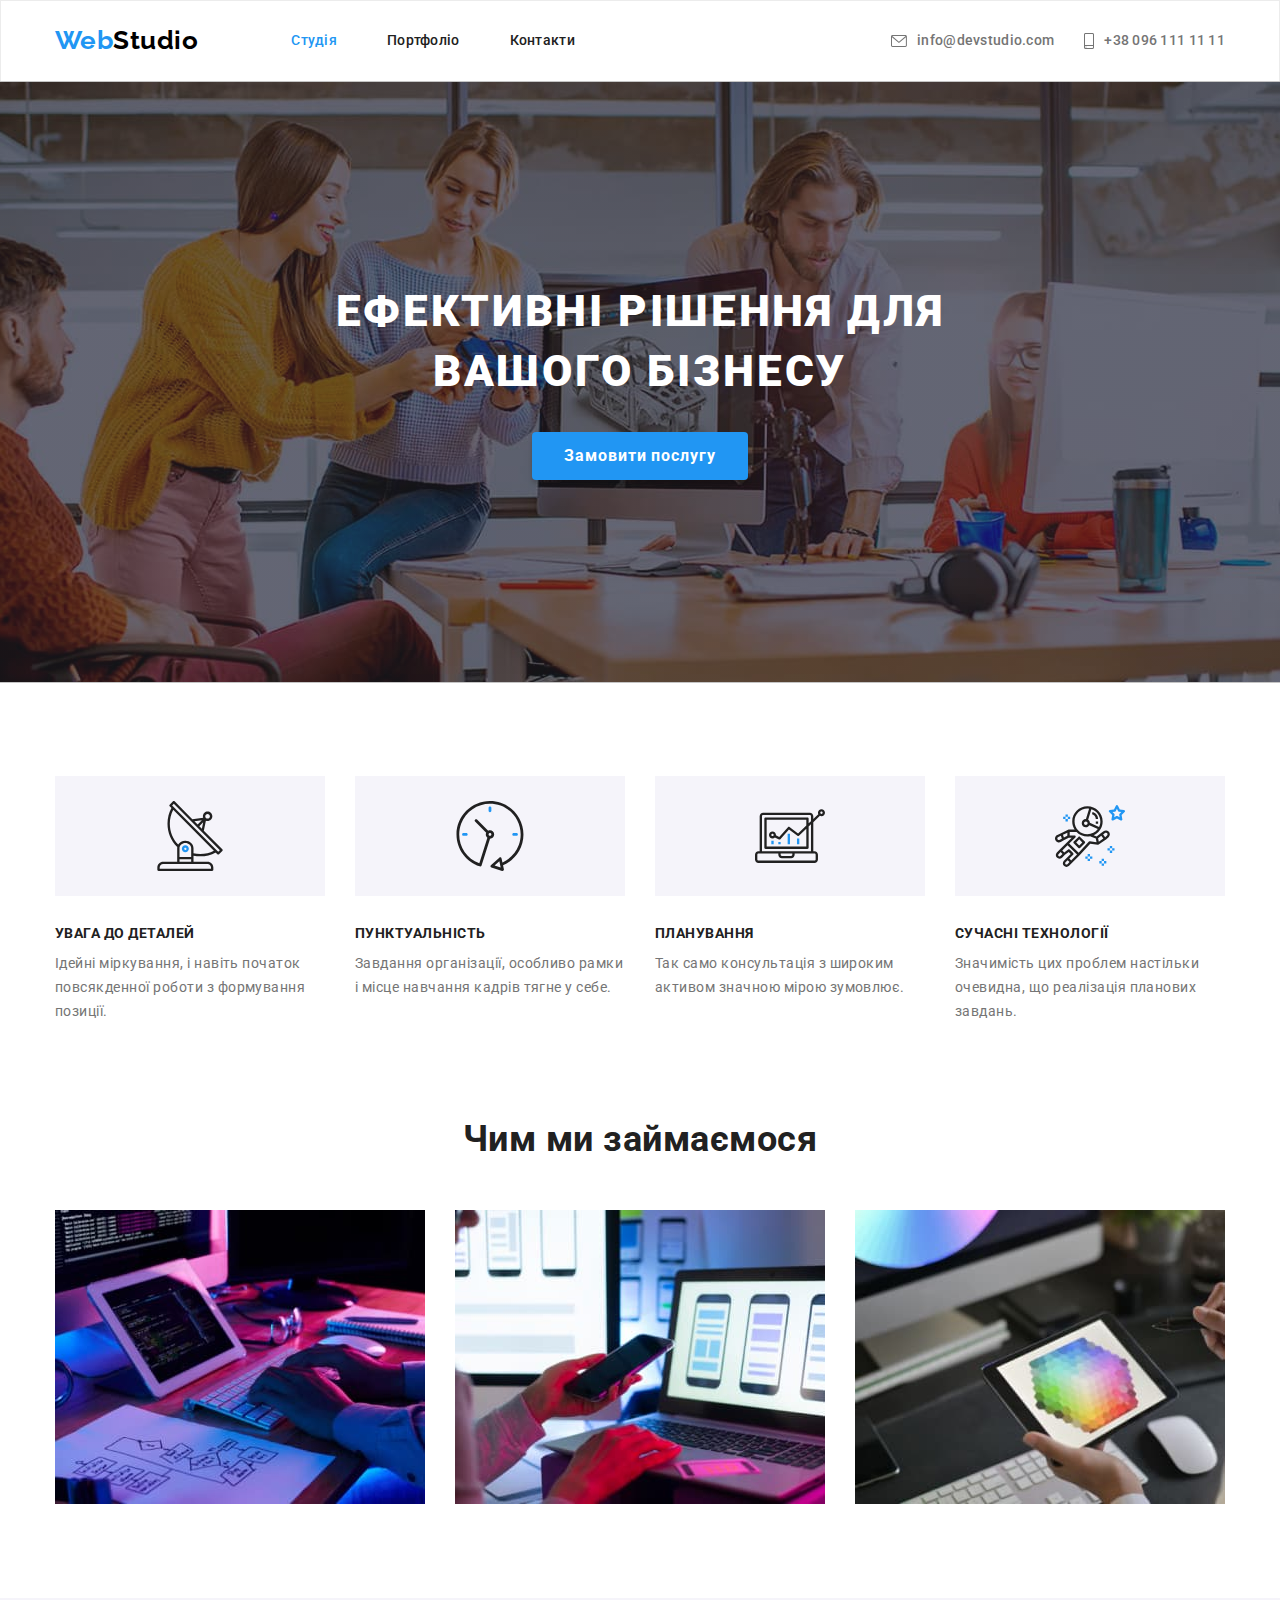
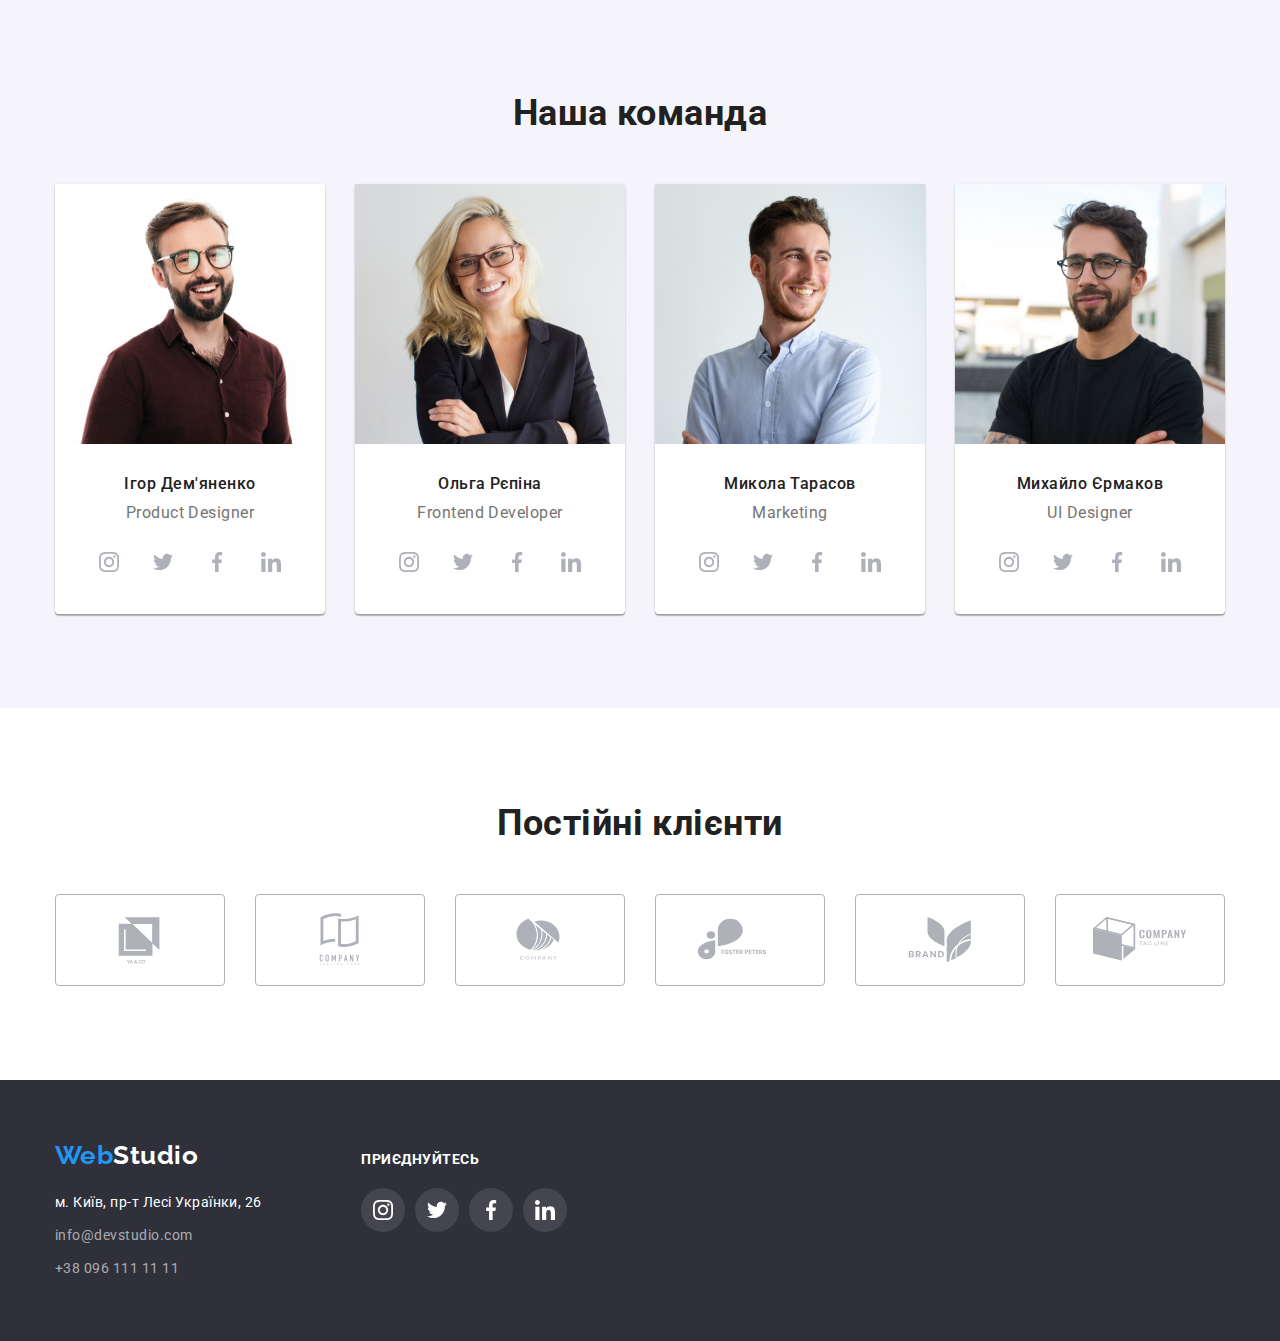
==== index.html @ 96d1665d "Дані з макета 4" ====
<!DOCTYPE html>
<html lang="en">
<head>
    <meta charset="UTF-8">
    <meta http-equiv="X-UA-Compatible" content="IE=edge">
    <meta name="viewport" content="width=device-width, initial-scale=1.0">
    <title>Document</title>
    <link rel="preconnect" href="https://fonts.googleapis.com">
    <link rel="preconnect" href="https://fonts.gstatic.com" crossorigin>
    <link href="https://fonts.googleapis.com/css2?family=Raleway:wght@700&family=Roboto:wght@400;500;700;900&display=swap"rel="stylesheet">
    <link rel="stylesheet" href="https://cdnjs.cloudflare.com/ajax/libs/modern-normalize/1.1.0/modern-normalize.min.css">
    <link rel="stylesheet" href="./css/common.css">
    <link rel="stylesheet" href="./css/styles.css">
</head>
<body>
    <header class="page-header"> 
        <div class="container main-nav">
            <nav class="nav">
                <a class="logo" href="./index.html">Web<samp class="logo-link">Studio</samp></a>

                <ul class="site-nav list">
                    <li class="item"><a href="./index.html" class="link current">Студія</a></li>
                    <li class="item"><a href="./portfolio.html" class="link">Портфоліо</a></li>
                    <li class="item"><a href="" class="link">Контакти</a></li>          
                </ul>
            </nav>

            <ul class="mail-tel list">
                <li class="item">
                    <a href="mailto:info@devstudio.com" class="link mail">
                        <svg class="mail-icon" width="16" height="12">
                            <use href="./images/icons.svg#envelope"></use>
                        </svg>
                        info@devstudio.com</a>
                </li>
                <li class="item">
                    <a href="tel:+380961111111" class="link mail">
                        <svg class="mail-icon" width="10" height="16">
                            <use href="./images/icons.svg#smartphone"></use>
                        </svg>
                        +38 096 111 11 11</a>
                </li>
            </ul>
        </div>
    </header>

    <main>
        <section class="hero overlay">
            <h1 class="hero-title">Ефективні рішення для вашого бізнесу</h1>
            <button class="button-primaru" type="button">Замовити послугу</button>
        </section>

        <section class="section no-padding container">
            <h2 class="none">Особливості</h2>
            <ul class="feature-list list">
                <li class="feature">
                    <div class="feature-item">
                        <svg class="feature-icon" width="70" height="70">
                            <use href="./images/icons.svg#antenna"></use>
                        </svg>
                    </div>
                    <h3 class="title">УВАГА ДО ДЕТАЛЕЙ</h3>
                    <p class="text">Ідейні міркування, і навіть початок повсякденної роботи з формування позиції.</p>
                </li>

                <li class="feature">
                    <div class="feature-item">
                        <svg class="feature-icon" width="70" height="70">
                            <use href="./images/icons.svg#clock"></use>
                        </svg>
                    </div>
                    <h3 class="title">ПУНКТУАЛЬНІСТЬ</h3>
                    <p class="text">Завдання організації, особливо рамки і місце навчання кадрів тягне у себе.</p>
                </li>

                <li class="feature">
                    <div class="feature-item">
                        <svg class="feature-icon" width="70" height="70">
                            <use href="./images/icons.svg#diagram"></use>
                        </svg>
                    </div>
                    <h3 class="title">ПЛАНУВАННЯ</h3>
                    <p class="text">Так само консультація з широким активом значною мірою зумовлює.</p>
                </li>

                <li class="feature">
                    <div class="feature-item">
                        <svg class="feature-icon" width="70" height="70">
                            <use href="./images/icons.svg#astronaut"></use>
                        </svg>
                    </div>
                    <h3 class="title">СУЧАСНІ ТЕХНОЛОГІЇ</h3>
                    <p class="text">Значимість цих проблем настільки очевидна, що реалізація планових завдань.</p>
                </li>
            </ul>
        </section>

        <section class="section container">
            <h2 class="section-title">Чим ми займаємося</h2>
            <ul class="work list">
                <li class="item-work"><img src="./images/work1.jpg" alt="computer" width="370"></li>
                <li class="item-work"><img src="./images/work2.jpg" alt="smartphone" width="370"></li>
                <li class="item-work"><img src="./images/work3.jpg" alt="tablet" width="370"></li>
            </ul>
        </section>

        <section class="section team">
            <div class="container">
                <h2 class="section-title">Наша команда</h2>
                <ul class="team-list list">
                    <li class="element-team">
                        <img src="./images/team1.jpg" alt="Ігор Дем'яненко" width="270">
                        <h3 class="title">Ігор Дем'яненко</h3>
                        <p class="text-two">Product Designer</p>
                        <ul class="socials">
                            <li>
                                <a href="https://www.instagram.com/" class="socials-item" target="_blank">
                                    <svg class="socials-icon" width="20" height="20">
                                        <use href="./images/icons.svg#instagram"></use>
                                    </svg>
                                </a>
                            </li>

                            <li>
                                <a href="https://twitter.com/?lang=uk" class="socials-item" target="_blank">
                                    <svg class="socials-icon" width="20" height="20">
                                        <use href="./images/icons.svg#twitter"></use>
                                    </svg>                            
                                </a>
                            </li>

                            <li>
                                <a href="https://www.facebook.com/" class="socials-item" target="_blank">
                                    <svg class="socials-icon" width="20" height="20">
                                        <use href="./images/icons.svg#facebook"></use>
                                    </svg>                            
                                </a>
                            </li>

                            <li>
                                <a href="https://www.linkedin.com/" class="socials-item" target="_blank">
                                    <svg class="socials-icon" width="20" height="20">
                                        <use href="./images/icons.svg#linkedin"></use>
                                    </svg>                            
                                </a>
                            </li>
                        </ul>
                    </li>
    
                    <li class="element-team">
                        <img src="./images/team2.jpg" alt="Ольга Рєпіна" width="270">
                        <h3 class="title">Ольга Рєпіна</h3>
                        <p class="text-two">Frontend Developer</p>
                        <ul class="socials">
                            <li>
                                <a href="https://www.instagram.com/" class="socials-item" target="_blank">
                                    <svg class="socials-icon" width="20" height="20">
                                        <use href="./images/icons.svg#instagram"></use>
                                    </svg>                        
                                </a>
                            </li>

                            <li>
                                <a href="https://twitter.com/?lang=uk" class="socials-item" target="_blank">
                                    <svg class="socials-icon" width="20" height="20">
                                        <use href="./images/icons.svg#twitter"></use>
                                    </svg>                        
                                </a>
                            </li>
                            <li>
                                <a href="https://www.facebook.com/" class="socials-item" target="_blank">
                                    <svg class="socials-icon" width="20" height="20">
                                        <use href="./images/icons.svg#facebook"></use>
                                    </svg>                        
                                </a>
                            </li>
                            <li>
                                <a href="https://www.linkedin.com/" class="socials-item" target="_blank">
                                    <svg class="socials-icon" width="20" height="20">
                                        <use href="./images/icons.svg#linkedin"></use>
                                    </svg>                        
                                </a>
                            </li>
                        </ul>
                    </li>
    
                    <li class="element-team">
                        <img src="./images/team3.jpg" alt="Микола Тарасов" width="270">
                        <h3 class="title">Микола Тарасов</h3>
                        <p class="text-two">Marketing</p>
                        <ul class="socials">
                            <li>
                                <a href="https://www.instagram.com/" class="socials-item" target="_blank">
                                    <svg class="socials-icon" width="20" height="20">
                                        <use href="./images/icons.svg#instagram"></use>
                                    </svg>
                                </a>
                            </li>

                            <li>
                                <a href="https://twitter.com/?lang=uk" class="socials-item" target="_blank">
                                    <svg class="socials-icon" width="20" height="20">
                                        <use href="./images/icons.svg#twitter"></use>
                                    </svg>
                                </a>
                            </li>

                            <li>
                                <a href="https://www.facebook.com/" class="socials-item" target="_blank">
                                    <svg class="socials-icon" width="20" height="20">
                                        <use href="./images/icons.svg#facebook"></use>
                                    </svg>
                                </a>
                            </li>

                            <li>
                                <a href="https://www.linkedin.com/" class="socials-item" target="_blank">
                                    <svg class="socials-icon" width="20" height="20">
                                        <use href="./images/icons.svg#linkedin"></use>
                                    </svg>
                                </a>
                            </li>
                        </ul>
                    </li>
    
                    <li class="element-team">
                        <img src="./images/team4.jpg" alt="Михайло Єрмаков" width="270">
                        <h3 class="title">Михайло Єрмаков</h3>
                        <p class="text-two">UI Designer</p>
                        <ul class="socials">
                            <li>
                                <a href="https://www.instagram.com/" class="socials-item" target="_blank">
                                    <svg class="socials-icon" width="20" height="20">
                                        <use href="./images/icons.svg#instagram"></use>
                                    </svg>
                                </a>
                            </li>

                            <li>
                                <a href="https://twitter.com/?lang=uk" class="socials-item" target="_blank">
                                    <svg class="socials-icon" width="20" height="20">
                                        <use href="./images/icons.svg#twitter"></use>
                                    </svg>
                                </a>
                            </li>

                            <li>
                                <a href="https://www.facebook.com/" class="socials-item" target="_blank">
                                    <svg class="socials-icon" width="20" height="20">
                                        <use href="./images/icons.svg#facebook"></use>
                                    </svg>
                                </a>
                            </li>

                            <li>
                                <a href="https://www.linkedin.com/" class="socials-item" target="_blank">
                                    <svg class="socials-icon" width="20" height="20">
                                        <use href="./images/icons.svg#linkedin"></use>
                                    </svg>
                                </a>
                            </li>
                        </ul>
                    </li>
                </ul>
            </div>    
        </section>

        <section class="section container">
            <h2 class="section-title">Постійні клієнти</h2>
            <ul class="clients list">
                <li class="customers">
                    <a href="" class="clients-item link" target="_blank">
                        <svg class="clients-icon" width="106" height="60">
                            <use href="./images/icons.svg#yaco"></use>
                        </svg>
                    </a>
                </li>

                <li class="customers">
                    <a href="" class="clients-item link" target="_blank">
                        <svg class="clients-icon" width="106" height="60">
                            <use href="./images/icons.svg#here"></use>
                        </svg>
                    </a>
                </li>
                
                <li class="customers">
                    <a href="" class="clients-item link" target="_blank">
                        <svg class="clients-icon" width="106" height="60">
                            <use href="./images/icons.svg#company"></use>
                        </svg>
                    </a>
                </li>
                
                <li class="customers">
                    <a href="#" class="clients-item link" target="_blank">
                        <svg class="clients-icon" width="106" height="60">
                            <use href="./images/icons.svg#foster"></use>
                        </svg>
                    </a>
                </li>
                
                <li class="customers">
                    <a href="#" class="clients-item link" target="_blank">
                        <svg class="clients-icon" width="106" height="60">
                            <use href="./images/icons.svg#brand"></use>
                        </svg>
                    </a>
                </li>
                
                <li class="customers">
                    <a href="#" class="clients-item link" target="_blank">
                        <svg class="clients-icon" width="106" height="60">
                            <use href="./images/icons.svg#tagline"></use>
                        </svg>
                    </a>
                </li>
            </ul>
        </section>
    </main>
 
    <footer class="footer">
        <div class="container footer-aside">
            <div class="footer-iten">
                <a class="logo" href="./index.html">Web<samp class="logo-footer">Studio</samp></a>
            
                <address class="address-team">
                    <ul class="list">
                        <li class="info-maps"><a class="address maps" href="https://www.google.com/maps/place/%D0%B1%D1%83%D0%BB%D1%8C%D0%B2%D0%B0%D1%80+%D0%9B%D0%B5%D1%81%D1%96+%D0%A3%D0%BA%D1%80%D0%B0%D1%97%D0%BD%D0%BA%D0%B8,+26,+%D0%9A%D0%B8%D1%97%D0%B2,+02000/@50.4266042,30.5366785,17.25z/data=!4m5!3m4!1s0x40d4cf0e033ecbe9:0x57a4dffefec77da0!8m2!3d50.4265807!4d30.5383858" target="_blank" rel="noopener noreferrer">м. Київ, пр-т Лесі Українки, 26</a></li>
                        <li class="info"><a class="address" href="mailto:info@devstudio.com">info@devstudio.com</a></li>
                        <li class="info"><a class="address" href="tel:+380961111111">+38 096 111 11 11</a></li>
                    </ul>
                </address>
            </div>
            <div class="join">
                <h3 class="join-text">ПРИЄДНУЙТЕСЬ</h3>
                <ul class="join-list">
                    <li>
                        <a href="https://www.instagram.com/" class="socials-item changes" target="_blank">
                            <svg class="socials-icon changes" width="20" height="20">
                                <use href="./images/icons.svg#instagram"></use>
                            </svg>
                        </a>
                    </li>
                    
                    <li>
                        <a href="https://twitter.com/?lang=uk" class="socials-item changes" target="_blank">
                            <svg class="socials-icon changes" width="20" height="20">
                                <use href="./images/icons.svg#twitter"></use>
                            </svg>
                        </a>
                    </li>
                    
                    <li>
                        <a href="https://www.facebook.com/" class="socials-item changes" target="_blank">
                            <svg class="socials-icon changes" width="20" height="20">
                                <use href="./images/icons.svg#facebook"></use>
                            </svg>
                        </a>
                    </li>
                    
                    <li>
                        <a href="https://www.linkedin.com/" class="socials-item changes" target="_blank">
                            <svg class="socials-icon changes" width="20" height="20">
                                <use href="./images/icons.svg#linkedin"></use>
                            </svg>
                        </a>
                    </li>
                </ul>
            </div>
        
        </div>
    </footer>
    
</body>
</html>
---- css/common.css ----
html {
    box-sizing: border-box;
}

*,
*::before,
*::after {
    box-sizing: inherit;
}

:root {
--primary-text-color: #212121;
--title-text-color: #757575;
--accnent-color: #2196F3;
--primary-white-color: #FFFFFF;
}

body {
    background-color: var(--primary-white-color);
    color: var(--title-text-color);
    font-family: 'Roboto', sans-serif;
    letter-spacing: 0.03em;
}

.list {
    padding: 0;
    margin: 0;
    list-style: none;
}

.page-header {
    border: 1px solid #ECECEC;
}

.main-nav {
    display: flex;
    align-items: center;
    padding-left: 10px;
}

.logo {
    margin-right: 93px;
    color: #2196F3;
    font-family: "Raleway", cursive;
    font-weight: 700;
    font-size: 26px;
    line-height: 1.2;
    text-decoration: none;
}

.logo-link {
    color: #000000; 
    font-family: "Raleway", cursive;
    font-weight: 700;
    font-size: 26px;
    line-height: 1.2;
    text-decoration: none;    
}

.logo-footer {
    color: #FFFFFF; 
    font-family: "Raleway", cursive;
    font-weight: 700;
    font-size: 26px;
    line-height: 1.2;
    text-decoration: none; 
}

.nav {
    display: flex;
    align-items: center;
}

.site-nav {
    display: flex;
}

.site-nav .item:not(:last-child) {
    margin-right: 50px;
}

.site-nav .link {
    display: block;
    padding-top: 32px;
    padding-bottom: 32px;
    
    color: var(--primary-text-color);
    font-weight: 500;
    font-size: 14px;
    line-height: 1.14;
    letter-spacing: 0.02em;
    text-decoration: none;
}
    
.site-nav .link:hover, 
.site-nav .link:focus {
    color: var(--accnent-color);
}
    
.site-nav .link.current {
    color: var(--accnent-color);
}
    
.mail-tel {
    display: flex;
    margin-left: auto;
}

.mail-tel .item:not(:last-child) {
    margin-right: 30px;
}

.mail-tel .mail {
    color: var(--title-text-color);
    font-weight: 500;
    font-size: 14px;
    line-height: 1.14;
    letter-spacing: 0.02em;
    text-decoration: none;
}
    
.mail-icon {
    fill: currentColor;
    display: inline-block;
    margin-right: 10px;
}

.mail {
    display: flex;
    justify-content: center;
    align-items: center;
}

.mail:hover,
.mail:focus {
    color: var(--accnent-color);
}
    
/* Футер */

.footer {
    background: #2F303A;
    padding-top: 60px;
    padding-bottom: 60px;
}

.footer-aside {
    display: flex;
}

.footer-iten {
    display: flex;
    flex-direction: column;
}

.address-team {
    display: flex;
    flex-direction: column;
}

.address {
    font-style: normal;
    font-weight: 400;
    font-size: 14px;
    line-height: 1.71;
    margin-top: 9px;
    color: rgba(255, 255, 255, 0.6);
    text-decoration: none;
}

.address.maps {
    color: var(--primary-white-color);
}

.info-maps {
    margin-top: 20px;
}

.info {
    margin-top: 9px;
}

.address:hover,
.address:focus {
    color: var(--accnent-color);
}

.join {
    display: flex;
    flex-direction: column;
    margin-left: 70px;
}
.join-text {
    margin-bottom: 20px;
    margin-top: 12px;
    font-weight: 700;
    font-size: 14px;
    line-height: 1.14;
    color: var(--primary-white-color);
}

.join-list {
    display: flex;
}
 
.socials-item.changes {
    background: rgba(255, 255, 255, 0.1);
}

.socials-icon.changes {
    fill: #FFFFFF;
}

.socials-item:hover,
.socials-item:focus {
    border: 1px solid var(--accnent-color);
    background-color: var(--accnent-color);
}
---- css/styles.css ----
ul {
    list-style: none;
    padding: 0;
    margin: 0;
}

a {
    text-decoration: none;
    color: inherit;
}

h1,
h2,
h3,
h4,
h5,
h6 {
    margin: 0;
}

p {
    margin: 0;
}

address {
    font-style: normal;
}

button {
    font-family: inherit;
    padding: 0;
    margin: 0;
}

img {
    display: block;
    max-width: 100%;
    height: auto;
}


.container {
    width: 1200px;
    padding-left: 15px;
    padding-right: 15px;

    margin-left: auto;
    margin-right: auto;
}

.none {
    display: none;
}

/* Секція Герой */

.hero-title {
    color: var(--primary-white-color);
    font-weight: 900;
    font-size: 44px;
    line-height: 1.36;
    letter-spacing: 0.06em;
    text-transform: uppercase;
    max-width: 696px;
    margin: 0 auto;
    margin-bottom: 30px;
    text-align: center;
}

.hero {
    display: block;
    background: #2F303A;
    text-align: center;
    padding-top: 200px;
    padding-bottom: 200px;
}

.overlay {
    max-width: 1600px;
    height: 600px;
    margin-left: auto;
    margin-right: auto;
    outline: 1px solid #C4C4C4;
    background-image: linear-gradient(
            to right,
            rgba(47, 48, 58, 0.4),
            rgba(47, 48, 58, 0.4)
        ),
        url(../images/hero.jpg);
    background-repeat: no-repeat;
    background-position: center;
    background-size: cover;
}

/* Параметри секцій */

.section {
    padding-top: 94px;
    padding-bottom: 94px;
}

.section.no-padding {
    padding-bottom: 0;
}

.section-title {
    margin-top: 0;
    margin-bottom: 50px;
    color: var(--primary-text-color);
    font-weight: 700;
    font-size: 36px;
    line-height: 1.17;
    text-align: center;
    
}

/* Секція Особливості */

.feature-list .title {
    margin-top: 30px;
    margin-bottom: 10px;
    color: var(--primary-text-color);
    font-weight: 700;
    font-size: 14px;
    line-height: 1.14;
}

.feature-list .text {
    margin: 0;
    font-weight: 400;
    font-size: 14px;
    line-height: 1.71;
}

.feature-list{
    display: flex;
    flex-wrap: wrap;
}

.feature {
    width: 270px;
    margin-right: 30px;
    margin-bottom: 30px;
}

.feature:nth-child(4n) {
    margin-right: 0;
}

.feature:nth-last-child(-n+4) {
    margin-bottom: 0;
}

.feature-item {
    display: flex;
    align-items: center;
    border: none;
    width: 270px;
    height: 120px;
    background-color: #F5F4FA;
}

.feature-icon {
    margin: 0 auto;
    fill: currentColor;
}

/* Секція Роботи */

.work {
    display: flex;
  } 

.item-work {
    width: calc((100%-60px)/3);
    margin-right: 30px;
}

.item-work:nth-child(3n) {
    margin-right: 0;
}

/* Секція Команда */

.team-list .title {
    margin-top: 30px;
    margin-bottom: 0;
    font-weight: 500;
    font-size: 16px;
    line-height: 1.19;
    color: var(--primary-text-color);
    text-align: center
}

.team-list .text-two {
    margin-top: 10px;
    margin-bottom: 18px;
    font-weight: 400;
    font-size: 16px;
    line-height: 1.19;
    text-align: center

}

.team {
    background: #F5F4FA
}

.team-list {
    display: flex;
    flex-wrap: wrap;
}

.element-team {
    background: #FFFFFF;
    box-shadow: 0px 1px 3px rgba(0, 0, 0, 0.12), 0px 1px 1px rgba(0, 0, 0, 0.14), 0px 2px 1px rgba(0, 0, 0, 0.2);
    border-radius: 0px 0px 4px 4px;
    width: 270px;
    margin-right: 30px;
    margin-bottom: 30px;
}

.element-team:nth-child(4n) {
    margin-right: 0;
}

.element-team:nth-last-child(-n+4) {
    margin-bottom: 0;
}

.socials {
    display: flex;
    margin-left: 32px;
    margin-bottom: 30px;
}

.socials-item:nth-child(4n) {
    margin-right: 0;
}

.socials-item {
    width: 44px;
    height: 44px;
    margin-right: 10px;
    display: flex;
    align-items: center;
    justify-content: center;
    border-radius: 50%;
    color: #AFB1B8;
    ;
}

.socials-item:hover,
.socials-item:focus {
    border: 1px solid var(--accnent-color);
    color: var(--primary-white-color);
    background-color: var(--accnent-color);
}

.socials-icon {
    fill: currentColor;
}

/* Кнопки */

.button-primaru {
    display: inline-block;
    border: 1px solid transparent;
    padding-top: 8px;
    padding-bottom: 8px;
    min-width: 216px;

    color: var(--primary-white-color);
    background: #2196F3;
    box-shadow: 0px 4px 4px rgba(0, 0, 0, 0.15);
    font-weight: 700;
    font-size: 16px;
    line-height: 1.875;
    letter-spacing: 0.06em;
    border-radius: 4px;
    text-align: center;
    cursor: pointer;
}

.button-primaru:hover,
.button-primaru:focus {
    background: #188CE8;
    box-shadow: 0px 4px 4px rgba(0, 0, 0, 0.15);
}

.button {
    font-family: 'Roboto', sans-serif;
    display: inline-block;
    padding-top: 5px;
    padding-bottom: 5px;
    padding-left: 23px;
    padding-right: 23px;
    color: var(--primary-text-color);
    background-color: #F5F4FA;
    font-weight: 500;
    font-size: 16px;
    line-height: 1.625;
    border-radius: 4px;
    border: 1px solid transparent;
    text-decoration: none;
    cursor: pointer;
}

.button:hover,
.button:focus {
    color: var(--primary-white-color);
    background-color:var(--accnent-color);
    box-shadow: 0px 3px 1px rgba(0, 0, 0, 0.1), 0px 1px 2px rgba(0, 0, 0, 0.08), 0px 2px 2px rgba(0, 0, 0, 0.12);
}


/* Постійні клієнти */

.clients {
    display: flex;
    padding: 0;
    margin: 0 auto;
    list-style: none;
}

.customers {
    display: flex;
    width: 170px;
    height: 92px;
    margin-right: 30px;
}

.customers:nth-child(6n) {
    margin-right: 0;
}

.clients-item {
    width: 100%;
    display: flex;
    align-items: center;
    justify-content: center;
    border: 1px solid #AFB1B8;
    border-radius: 4px;
    color: #AFB1B8;;
}

.clients-item:hover,
.clients-item:focus {
    border: 1px solid var(--accnent-color);
    color: var(--accnent-color);
}

.clients-icon {
    fill: currentColor;
}

/* Фільтер */

.filter {
    display: flex;
    justify-content: center;
    margin-bottom: 50px;
}

.filter .item:not(:last-child) {
    margin-right: 8px;
}

/* Портфоліо */

.portfolios-list .title-two {
    margin-top: 20px;
    margin-bottom: 0;
    margin-left: 24px;
    color:var(--primary-text-color);
    font-weight: 700;
    font-size: 18px;
    line-height: 2; 
    letter-spacing: 0.06em;
}

.portfolios-list .text-with {
    margin-top: 4px;
    margin-bottom: 20px;
    margin-left: 24px;
    font-weight: 400;
    font-size: 16px;
    line-height: 1.875;
}

.portfolios-list{
    display: flex;
    flex-wrap: wrap;
}

.element {
    width: 370px;
    margin-right: 30px;
    margin-bottom: 30px;
}

.element:nth-child(3n) {
    margin-right: 0;
}

.element:nth-last-child(-n+3) {
    margin-bottom: 0;
}

.element-text {
    border: 1px solid #EEEEEE;
}

.element-link {
    display: block;
}

.element-link:hover,
.element-link:focus {
    box-shadow: 0px 1px 1px rgba(0, 0, 0, 0.12), 0px 4px 4px rgba(0, 0, 0, 0.06), 1px 4px 6px rgba(0, 0, 0, 0.16);
}
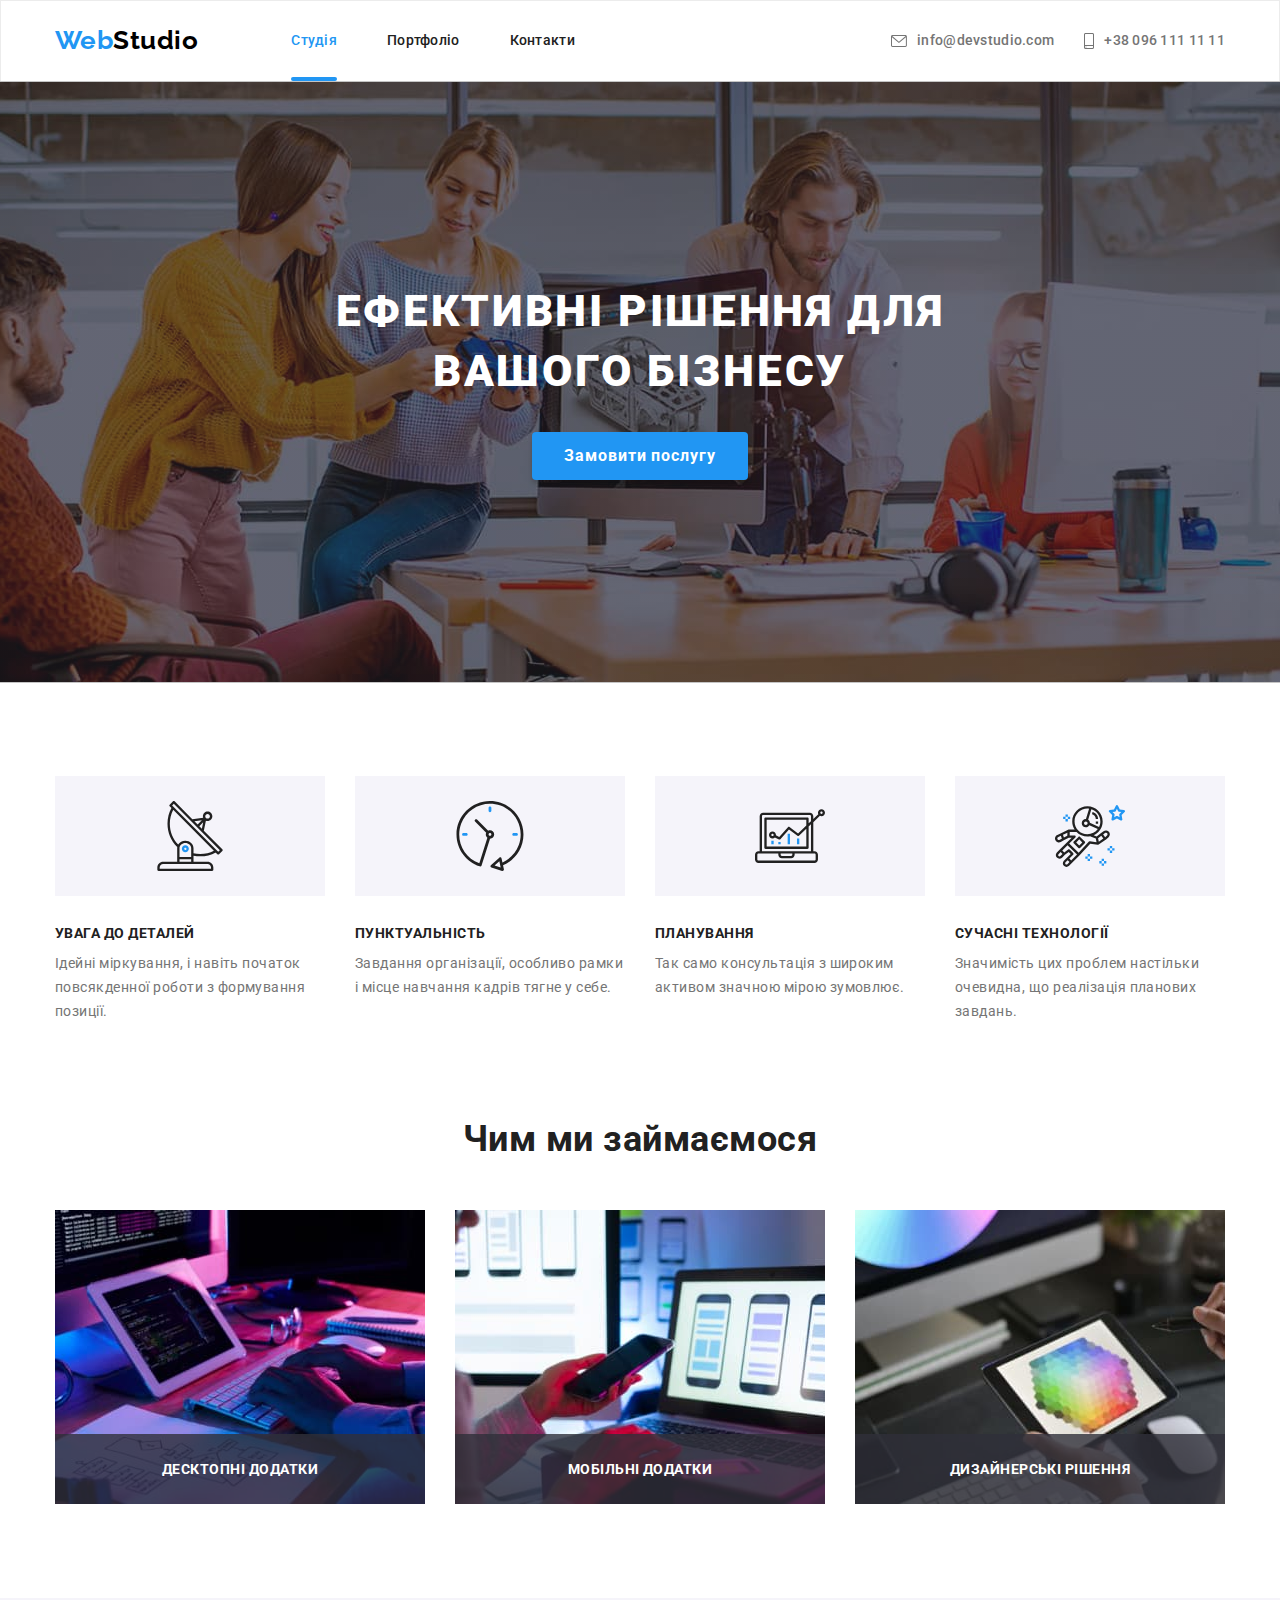
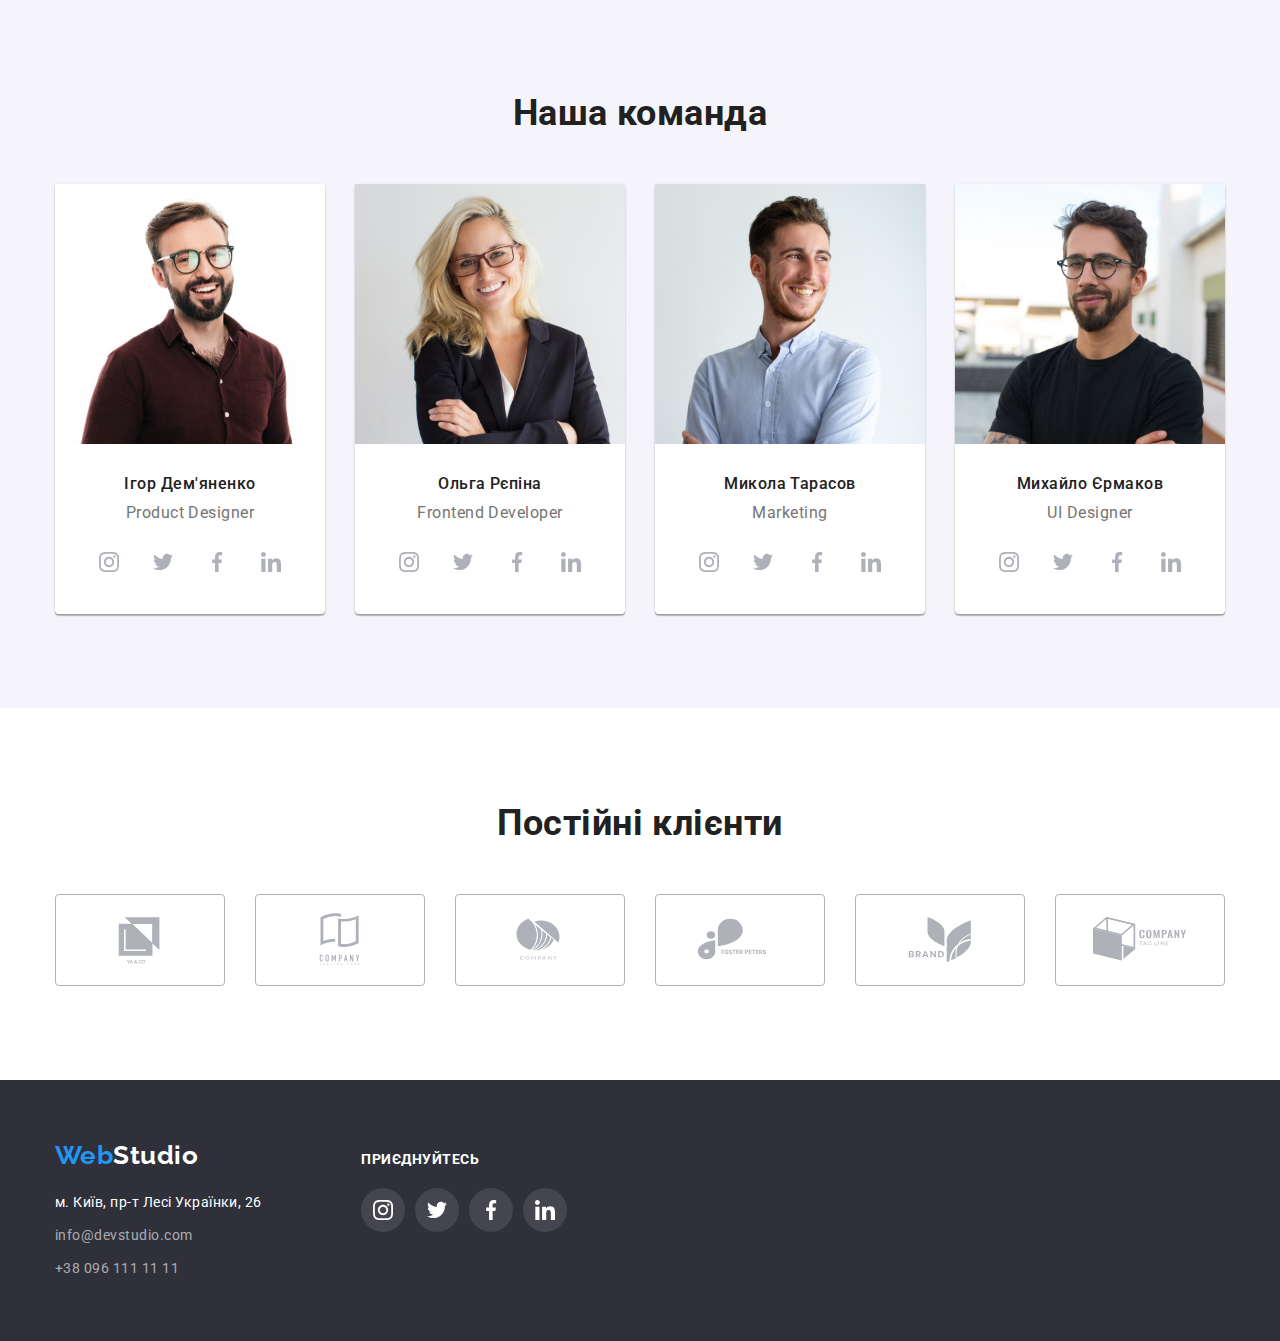
==== commit 6133cf5b: "Модельне вікно" ====
--- a/index.html
+++ b/index.html
@@ -1,376 +1,517 @@
 <!DOCTYPE html>
 <html lang="en">
-<head>
-    <meta charset="UTF-8">
-    <meta http-equiv="X-UA-Compatible" content="IE=edge">
-    <meta name="viewport" content="width=device-width, initial-scale=1.0">
+  <head>
+    <meta charset="UTF-8" />
+    <meta http-equiv="X-UA-Compatible" content="IE=edge" />
+    <meta name="viewport" content="width=device-width, initial-scale=1.0" />
     <title>Document</title>
-    <link rel="preconnect" href="https://fonts.googleapis.com">
-    <link rel="preconnect" href="https://fonts.gstatic.com" crossorigin>
-    <link href="https://fonts.googleapis.com/css2?family=Raleway:wght@700&family=Roboto:wght@400;500;700;900&display=swap"rel="stylesheet">
-    <link rel="stylesheet" href="https://cdnjs.cloudflare.com/ajax/libs/modern-normalize/1.1.0/modern-normalize.min.css">
-    <link rel="stylesheet" href="./css/common.css">
-    <link rel="stylesheet" href="./css/styles.css">
-</head>
-<body>
-    <header class="page-header"> 
-        <div class="container main-nav">
-            <nav class="nav">
-                <a class="logo" href="./index.html">Web<samp class="logo-link">Studio</samp></a>
-
-                <ul class="site-nav list">
-                    <li class="item"><a href="./index.html" class="link current">Студія</a></li>
-                    <li class="item"><a href="./portfolio.html" class="link">Портфоліо</a></li>
-                    <li class="item"><a href="" class="link">Контакти</a></li>          
-                </ul>
-            </nav>
-
-            <ul class="mail-tel list">
-                <li class="item">
-                    <a href="mailto:info@devstudio.com" class="link mail">
-                        <svg class="mail-icon" width="16" height="12">
-                            <use href="./images/icons.svg#envelope"></use>
-                        </svg>
-                        info@devstudio.com</a>
-                </li>
-                <li class="item">
-                    <a href="tel:+380961111111" class="link mail">
-                        <svg class="mail-icon" width="10" height="16">
-                            <use href="./images/icons.svg#smartphone"></use>
-                        </svg>
-                        +38 096 111 11 11</a>
-                </li>
+    <link rel="preconnect" href="https://fonts.googleapis.com" />
+    <link rel="preconnect" href="https://fonts.gstatic.com" crossorigin />
+    <link
+      href="https://fonts.googleapis.com/css2?family=Raleway:wght@700&family=Roboto:wght@400;500;700;900&display=swap"
+      rel="stylesheet"
+    />
+    <link
+      rel="stylesheet"
+      href="https://cdnjs.cloudflare.com/ajax/libs/modern-normalize/1.1.0/modern-normalize.min.css"
+    />
+    <link rel="stylesheet" href="./css/common.css" />
+    <link rel="stylesheet" href="./css/styles.css" />
+  </head>
+  <body>
+    <header class="page-header">
+      <div class="container main-nav">
+        <nav class="nav">
+          <a class="logo" href="./index.html"
+            >Web<samp class="logo-link">Studio</samp></a>
+
+          <ul class="site-nav list">
+            <li class="item">
+              <a href="./index.html" class="link link-nav current">Студія</a>
+            </li>
+            <li class="item">
+              <a href="./portfolio.html" class="link link-nav">Портфоліо</a>
+            </li>
+            <li class="item"><a href="" class="link link-nav">Контакти</a></li>
+          </ul>
+        </nav>
+
+        <ul class="mail-tel list">
+          <li class="item">
+            <a href="mailto:info@devstudio.com" class="link mail">
+              <svg class="mail-icon" width="16" height="12">
+                <use href="./images/icons.svg#envelope"></use>
+              </svg>
+              info@devstudio.com</a
+            >
+          </li>
+          <li class="item">
+            <a href="tel:+380961111111" class="link mail">
+              <svg class="mail-icon" width="10" height="16">
+                <use href="./images/icons.svg#smartphone"></use>
+              </svg>
+              +38 096 111 11 11</a
+            >
+          </li>
+        </ul>
+      </div>
+    </header>
+
+    <main>
+      <section class="hero overlay">
+        <h1 class="hero-title">Ефективні рішення для вашого бізнесу</h1>
+        <button data-modal-open class="button-primaru" type="button">
+          Замовити послугу
+        </button>
+      </section>
+
+      <section class="section no-padding container">
+        <h2 class="none">Особливості</h2>
+        <ul class="feature-list list">
+          <li class="feature">
+            <div class="feature-item">
+              <svg class="feature-icon" width="70" height="70">
+                <use href="./images/icons.svg#antenna"></use>
+              </svg>
+            </div>
+            <h3 class="title">УВАГА ДО ДЕТАЛЕЙ</h3>
+            <p class="text">
+              Ідейні міркування, і навіть початок повсякденної роботи з
+              формування позиції.
+            </p>
+          </li>
+
+          <li class="feature">
+            <div class="feature-item">
+              <svg class="feature-icon" width="70" height="70">
+                <use href="./images/icons.svg#clock"></use>
+              </svg>
+            </div>
+            <h3 class="title">ПУНКТУАЛЬНІСТЬ</h3>
+            <p class="text">
+              Завдання організації, особливо рамки і місце навчання кадрів тягне
+              у себе.
+            </p>
+          </li>
+
+          <li class="feature">
+            <div class="feature-item">
+              <svg class="feature-icon" width="70" height="70">
+                <use href="./images/icons.svg#diagram"></use>
+              </svg>
+            </div>
+            <h3 class="title">ПЛАНУВАННЯ</h3>
+            <p class="text">
+              Так само консультація з широким активом значною мірою зумовлює.
+            </p>
+          </li>
+
+          <li class="feature">
+            <div class="feature-item">
+              <svg class="feature-icon" width="70" height="70">
+                <use href="./images/icons.svg#astronaut"></use>
+              </svg>
+            </div>
+            <h3 class="title">СУЧАСНІ ТЕХНОЛОГІЇ</h3>
+            <p class="text">
+              Значимість цих проблем настільки очевидна, що реалізація планових
+              завдань.
+            </p>
+          </li>
+        </ul>
+      </section>
+
+      <section class="section container">
+        <h2 class="section-title">Чим ми займаємося</h2>
+        <ul class="work list">
+          <li class="item-work">
+            <img src="./images/work1.jpg" alt="computer" width="370" />
+            <p class="text-background">Десктопні додатки</p>
+          </li>
+          <li class="item-work">
+            <img src="./images/work2.jpg" alt="smartphone" width="370" />
+            <p class="text-background">Мобільні додатки</p>
+          </li>
+          <li class="item-work">
+            <img src="./images/work3.jpg" alt="tablet" width="370" />
+            <p class="text-background">Дизайнерські рішення</p>
+          </li>
+        </ul>
+      </section>
+
+      <section class="section team">
+        <div class="container">
+          <h2 class="section-title">Наша команда</h2>
+          <ul class="team-list list">
+            <li class="element-team">
+              <img src="./images/team1.jpg" alt="Ігор Дем'яненко" width="270" />
+              <h3 class="title">Ігор Дем'яненко</h3>
+              <p class="text-two">Product Designer</p>
+              <ul class="socials">
+                <li>
+                  <a
+                    href="https://www.instagram.com/"
+                    class="socials-item"
+                    target="_blank"
+                  >
+                    <svg class="socials-icon" width="20" height="20">
+                      <use href="./images/icons.svg#instagram"></use>
+                    </svg>
+                  </a>
+                </li>
+
+                <li>
+                  <a
+                    href="https://twitter.com/?lang=uk"
+                    class="socials-item"
+                    target="_blank"
+                  >
+                    <svg class="socials-icon" width="20" height="20">
+                      <use href="./images/icons.svg#twitter"></use>
+                    </svg>
+                  </a>
+                </li>
+
+                <li>
+                  <a
+                    href="https://www.facebook.com/"
+                    class="socials-item"
+                    target="_blank"
+                  >
+                    <svg class="socials-icon" width="20" height="20">
+                      <use href="./images/icons.svg#facebook"></use>
+                    </svg>
+                  </a>
+                </li>
+
+                <li>
+                  <a
+                    href="https://www.linkedin.com/"
+                    class="socials-item"
+                    target="_blank"
+                  >
+                    <svg class="socials-icon" width="20" height="20">
+                      <use href="./images/icons.svg#linkedin"></use>
+                    </svg>
+                  </a>
+                </li>
+              </ul>
+            </li>
+
+            <li class="element-team">
+              <img src="./images/team2.jpg" alt="Ольга Рєпіна" width="270" />
+              <h3 class="title">Ольга Рєпіна</h3>
+              <p class="text-two">Frontend Developer</p>
+              <ul class="socials">
+                <li>
+                  <a
+                    href="https://www.instagram.com/"
+                    class="socials-item"
+                    target="_blank"
+                  >
+                    <svg class="socials-icon" width="20" height="20">
+                      <use href="./images/icons.svg#instagram"></use>
+                    </svg>
+                  </a>
+                </li>
+
+                <li>
+                  <a
+                    href="https://twitter.com/?lang=uk"
+                    class="socials-item"
+                    target="_blank"
+                  >
+                    <svg class="socials-icon" width="20" height="20">
+                      <use href="./images/icons.svg#twitter"></use>
+                    </svg>
+                  </a>
+                </li>
+                <li>
+                  <a
+                    href="https://www.facebook.com/"
+                    class="socials-item"
+                    target="_blank"
+                  >
+                    <svg class="socials-icon" width="20" height="20">
+                      <use href="./images/icons.svg#facebook"></use>
+                    </svg>
+                  </a>
+                </li>
+                <li>
+                  <a
+                    href="https://www.linkedin.com/"
+                    class="socials-item"
+                    target="_blank"
+                  >
+                    <svg class="socials-icon" width="20" height="20">
+                      <use href="./images/icons.svg#linkedin"></use>
+                    </svg>
+                  </a>
+                </li>
+              </ul>
+            </li>
+
+            <li class="element-team">
+              <img src="./images/team3.jpg" alt="Микола Тарасов" width="270" />
+              <h3 class="title">Микола Тарасов</h3>
+              <p class="text-two">Marketing</p>
+              <ul class="socials">
+                <li>
+                  <a
+                    href="https://www.instagram.com/"
+                    class="socials-item"
+                    target="_blank"
+                  >
+                    <svg class="socials-icon" width="20" height="20">
+                      <use href="./images/icons.svg#instagram"></use>
+                    </svg>
+                  </a>
+                </li>
+
+                <li>
+                  <a
+                    href="https://twitter.com/?lang=uk"
+                    class="socials-item"
+                    target="_blank"
+                  >
+                    <svg class="socials-icon" width="20" height="20">
+                      <use href="./images/icons.svg#twitter"></use>
+                    </svg>
+                  </a>
+                </li>
+
+                <li>
+                  <a
+                    href="https://www.facebook.com/"
+                    class="socials-item"
+                    target="_blank"
+                  >
+                    <svg class="socials-icon" width="20" height="20">
+                      <use href="./images/icons.svg#facebook"></use>
+                    </svg>
+                  </a>
+                </li>
+
+                <li>
+                  <a
+                    href="https://www.linkedin.com/"
+                    class="socials-item"
+                    target="_blank"
+                  >
+                    <svg class="socials-icon" width="20" height="20">
+                      <use href="./images/icons.svg#linkedin"></use>
+                    </svg>
+                  </a>
+                </li>
+              </ul>
+            </li>
+
+            <li class="element-team">
+              <img src="./images/team4.jpg" alt="Михайло Єрмаков" width="270" />
+              <h3 class="title">Михайло Єрмаков</h3>
+              <p class="text-two">UI Designer</p>
+              <ul class="socials">
+                <li>
+                  <a
+                    href="https://www.instagram.com/"
+                    class="socials-item"
+                    target="_blank"
+                  >
+                    <svg class="socials-icon" width="20" height="20">
+                      <use href="./images/icons.svg#instagram"></use>
+                    </svg>
+                  </a>
+                </li>
+
+                <li>
+                  <a
+                    href="https://twitter.com/?lang=uk"
+                    class="socials-item"
+                    target="_blank"
+                  >
+                    <svg class="socials-icon" width="20" height="20">
+                      <use href="./images/icons.svg#twitter"></use>
+                    </svg>
+                  </a>
+                </li>
+
+                <li>
+                  <a
+                    href="https://www.facebook.com/"
+                    class="socials-item"
+                    target="_blank"
+                  >
+                    <svg class="socials-icon" width="20" height="20">
+                      <use href="./images/icons.svg#facebook"></use>
+                    </svg>
+                  </a>
+                </li>
+
+                <li>
+                  <a
+                    href="https://www.linkedin.com/"
+                    class="socials-item"
+                    target="_blank"
+                  >
+                    <svg class="socials-icon" width="20" height="20">
+                      <use href="./images/icons.svg#linkedin"></use>
+                    </svg>
+                  </a>
+                </li>
+              </ul>
+            </li>
+          </ul>
+        </div>
+      </section>
+
+      <section class="section container">
+        <h2 class="section-title">Постійні клієнти</h2>
+        <ul class="clients list">
+          <li class="customers">
+            <a href="" class="clients-item link" target="_blank">
+              <svg class="clients-icon" width="106" height="60">
+                <use href="./images/icons.svg#yaco"></use>
+              </svg>
+            </a>
+          </li>
+
+          <li class="customers">
+            <a href="" class="clients-item link" target="_blank">
+              <svg class="clients-icon" width="106" height="60">
+                <use href="./images/icons.svg#here"></use>
+              </svg>
+            </a>
+          </li>
+
+          <li class="customers">
+            <a href="" class="clients-item link" target="_blank">
+              <svg class="clients-icon" width="106" height="60">
+                <use href="./images/icons.svg#company"></use>
+              </svg>
+            </a>
+          </li>
+
+          <li class="customers">
+            <a href="#" class="clients-item link" target="_blank">
+              <svg class="clients-icon" width="106" height="60">
+                <use href="./images/icons.svg#foster"></use>
+              </svg>
+            </a>
+          </li>
+
+          <li class="customers">
+            <a href="#" class="clients-item link" target="_blank">
+              <svg class="clients-icon" width="106" height="60">
+                <use href="./images/icons.svg#brand"></use>
+              </svg>
+            </a>
+          </li>
+
+          <li class="customers">
+            <a href="#" class="clients-item link" target="_blank">
+              <svg class="clients-icon" width="106" height="60">
+                <use href="./images/icons.svg#tagline"></use>
+              </svg>
+            </a>
+          </li>
+        </ul>
+      </section>
+    </main>
+
+    <footer class="footer">
+      <div class="container footer-aside">
+        <div class="footer-iten">
+          <a class="logo" href="./index.html"
+            >Web<samp class="logo-footer">Studio</samp></a
+          >
+
+          <address class="address-team">
+            <ul class="list">
+              <li class="info-maps">
+                <a
+                  class="address maps"
+                  href="https://www.google.com/maps/place/%D0%B1%D1%83%D0%BB%D1%8C%D0%B2%D0%B0%D1%80+%D0%9B%D0%B5%D1%81%D1%96+%D0%A3%D0%BA%D1%80%D0%B0%D1%97%D0%BD%D0%BA%D0%B8,+26,+%D0%9A%D0%B8%D1%97%D0%B2,+02000/@50.4266042,30.5366785,17.25z/data=!4m5!3m4!1s0x40d4cf0e033ecbe9:0x57a4dffefec77da0!8m2!3d50.4265807!4d30.5383858"
+                  target="_blank"
+                  rel="noopener noreferrer"
+                  >м. Київ, пр-т Лесі Українки, 26</a
+                >
+              </li>
+              <li class="info">
+                <a class="address" href="mailto:info@devstudio.com"
+                  >info@devstudio.com</a
+                >
+              </li>
+              <li class="info">
+                <a class="address" href="tel:+380961111111"
+                  >+38 096 111 11 11</a
+                >
+              </li>
             </ul>
+          </address>
         </div>
-    </header>
-
-    <main>
-        <section class="hero overlay">
-            <h1 class="hero-title">Ефективні рішення для вашого бізнесу</h1>
-            <button class="button-primaru" type="button">Замовити послугу</button>
-        </section>
-
-        <section class="section no-padding container">
-            <h2 class="none">Особливості</h2>
-            <ul class="feature-list list">
-                <li class="feature">
-                    <div class="feature-item">
-                        <svg class="feature-icon" width="70" height="70">
-                            <use href="./images/icons.svg#antenna"></use>
-                        </svg>
-                    </div>
-                    <h3 class="title">УВАГА ДО ДЕТАЛЕЙ</h3>
-                    <p class="text">Ідейні міркування, і навіть початок повсякденної роботи з формування позиції.</p>
-                </li>
-
-                <li class="feature">
-                    <div class="feature-item">
-                        <svg class="feature-icon" width="70" height="70">
-                            <use href="./images/icons.svg#clock"></use>
-                        </svg>
-                    </div>
-                    <h3 class="title">ПУНКТУАЛЬНІСТЬ</h3>
-                    <p class="text">Завдання організації, особливо рамки і місце навчання кадрів тягне у себе.</p>
-                </li>
-
-                <li class="feature">
-                    <div class="feature-item">
-                        <svg class="feature-icon" width="70" height="70">
-                            <use href="./images/icons.svg#diagram"></use>
-                        </svg>
-                    </div>
-                    <h3 class="title">ПЛАНУВАННЯ</h3>
-                    <p class="text">Так само консультація з широким активом значною мірою зумовлює.</p>
-                </li>
-
-                <li class="feature">
-                    <div class="feature-item">
-                        <svg class="feature-icon" width="70" height="70">
-                            <use href="./images/icons.svg#astronaut"></use>
-                        </svg>
-                    </div>
-                    <h3 class="title">СУЧАСНІ ТЕХНОЛОГІЇ</h3>
-                    <p class="text">Значимість цих проблем настільки очевидна, що реалізація планових завдань.</p>
-                </li>
-            </ul>
-        </section>
-
-        <section class="section container">
-            <h2 class="section-title">Чим ми займаємося</h2>
-            <ul class="work list">
-                <li class="item-work"><img src="./images/work1.jpg" alt="computer" width="370"></li>
-                <li class="item-work"><img src="./images/work2.jpg" alt="smartphone" width="370"></li>
-                <li class="item-work"><img src="./images/work3.jpg" alt="tablet" width="370"></li>
-            </ul>
-        </section>
-
-        <section class="section team">
-            <div class="container">
-                <h2 class="section-title">Наша команда</h2>
-                <ul class="team-list list">
-                    <li class="element-team">
-                        <img src="./images/team1.jpg" alt="Ігор Дем'яненко" width="270">
-                        <h3 class="title">Ігор Дем'яненко</h3>
-                        <p class="text-two">Product Designer</p>
-                        <ul class="socials">
-                            <li>
-                                <a href="https://www.instagram.com/" class="socials-item" target="_blank">
-                                    <svg class="socials-icon" width="20" height="20">
-                                        <use href="./images/icons.svg#instagram"></use>
-                                    </svg>
-                                </a>
-                            </li>
-
-                            <li>
-                                <a href="https://twitter.com/?lang=uk" class="socials-item" target="_blank">
-                                    <svg class="socials-icon" width="20" height="20">
-                                        <use href="./images/icons.svg#twitter"></use>
-                                    </svg>                            
-                                </a>
-                            </li>
-
-                            <li>
-                                <a href="https://www.facebook.com/" class="socials-item" target="_blank">
-                                    <svg class="socials-icon" width="20" height="20">
-                                        <use href="./images/icons.svg#facebook"></use>
-                                    </svg>                            
-                                </a>
-                            </li>
-
-                            <li>
-                                <a href="https://www.linkedin.com/" class="socials-item" target="_blank">
-                                    <svg class="socials-icon" width="20" height="20">
-                                        <use href="./images/icons.svg#linkedin"></use>
-                                    </svg>                            
-                                </a>
-                            </li>
-                        </ul>
-                    </li>
-    
-                    <li class="element-team">
-                        <img src="./images/team2.jpg" alt="Ольга Рєпіна" width="270">
-                        <h3 class="title">Ольга Рєпіна</h3>
-                        <p class="text-two">Frontend Developer</p>
-                        <ul class="socials">
-                            <li>
-                                <a href="https://www.instagram.com/" class="socials-item" target="_blank">
-                                    <svg class="socials-icon" width="20" height="20">
-                                        <use href="./images/icons.svg#instagram"></use>
-                                    </svg>                        
-                                </a>
-                            </li>
-
-                            <li>
-                                <a href="https://twitter.com/?lang=uk" class="socials-item" target="_blank">
-                                    <svg class="socials-icon" width="20" height="20">
-                                        <use href="./images/icons.svg#twitter"></use>
-                                    </svg>                        
-                                </a>
-                            </li>
-                            <li>
-                                <a href="https://www.facebook.com/" class="socials-item" target="_blank">
-                                    <svg class="socials-icon" width="20" height="20">
-                                        <use href="./images/icons.svg#facebook"></use>
-                                    </svg>                        
-                                </a>
-                            </li>
-                            <li>
-                                <a href="https://www.linkedin.com/" class="socials-item" target="_blank">
-                                    <svg class="socials-icon" width="20" height="20">
-                                        <use href="./images/icons.svg#linkedin"></use>
-                                    </svg>                        
-                                </a>
-                            </li>
-                        </ul>
-                    </li>
-    
-                    <li class="element-team">
-                        <img src="./images/team3.jpg" alt="Микола Тарасов" width="270">
-                        <h3 class="title">Микола Тарасов</h3>
-                        <p class="text-two">Marketing</p>
-                        <ul class="socials">
-                            <li>
-                                <a href="https://www.instagram.com/" class="socials-item" target="_blank">
-                                    <svg class="socials-icon" width="20" height="20">
-                                        <use href="./images/icons.svg#instagram"></use>
-                                    </svg>
-                                </a>
-                            </li>
-
-                            <li>
-                                <a href="https://twitter.com/?lang=uk" class="socials-item" target="_blank">
-                                    <svg class="socials-icon" width="20" height="20">
-                                        <use href="./images/icons.svg#twitter"></use>
-                                    </svg>
-                                </a>
-                            </li>
-
-                            <li>
-                                <a href="https://www.facebook.com/" class="socials-item" target="_blank">
-                                    <svg class="socials-icon" width="20" height="20">
-                                        <use href="./images/icons.svg#facebook"></use>
-                                    </svg>
-                                </a>
-                            </li>
-
-                            <li>
-                                <a href="https://www.linkedin.com/" class="socials-item" target="_blank">
-                                    <svg class="socials-icon" width="20" height="20">
-                                        <use href="./images/icons.svg#linkedin"></use>
-                                    </svg>
-                                </a>
-                            </li>
-                        </ul>
-                    </li>
-    
-                    <li class="element-team">
-                        <img src="./images/team4.jpg" alt="Михайло Єрмаков" width="270">
-                        <h3 class="title">Михайло Єрмаков</h3>
-                        <p class="text-two">UI Designer</p>
-                        <ul class="socials">
-                            <li>
-                                <a href="https://www.instagram.com/" class="socials-item" target="_blank">
-                                    <svg class="socials-icon" width="20" height="20">
-                                        <use href="./images/icons.svg#instagram"></use>
-                                    </svg>
-                                </a>
-                            </li>
-
-                            <li>
-                                <a href="https://twitter.com/?lang=uk" class="socials-item" target="_blank">
-                                    <svg class="socials-icon" width="20" height="20">
-                                        <use href="./images/icons.svg#twitter"></use>
-                                    </svg>
-                                </a>
-                            </li>
-
-                            <li>
-                                <a href="https://www.facebook.com/" class="socials-item" target="_blank">
-                                    <svg class="socials-icon" width="20" height="20">
-                                        <use href="./images/icons.svg#facebook"></use>
-                                    </svg>
-                                </a>
-                            </li>
-
-                            <li>
-                                <a href="https://www.linkedin.com/" class="socials-item" target="_blank">
-                                    <svg class="socials-icon" width="20" height="20">
-                                        <use href="./images/icons.svg#linkedin"></use>
-                                    </svg>
-                                </a>
-                            </li>
-                        </ul>
-                    </li>
-                </ul>
-            </div>    
-        </section>
-
-        <section class="section container">
-            <h2 class="section-title">Постійні клієнти</h2>
-            <ul class="clients list">
-                <li class="customers">
-                    <a href="" class="clients-item link" target="_blank">
-                        <svg class="clients-icon" width="106" height="60">
-                            <use href="./images/icons.svg#yaco"></use>
-                        </svg>
-                    </a>
-                </li>
-
-                <li class="customers">
-                    <a href="" class="clients-item link" target="_blank">
-                        <svg class="clients-icon" width="106" height="60">
-                            <use href="./images/icons.svg#here"></use>
-                        </svg>
-                    </a>
-                </li>
-                
-                <li class="customers">
-                    <a href="" class="clients-item link" target="_blank">
-                        <svg class="clients-icon" width="106" height="60">
-                            <use href="./images/icons.svg#company"></use>
-                        </svg>
-                    </a>
-                </li>
-                
-                <li class="customers">
-                    <a href="#" class="clients-item link" target="_blank">
-                        <svg class="clients-icon" width="106" height="60">
-                            <use href="./images/icons.svg#foster"></use>
-                        </svg>
-                    </a>
-                </li>
-                
-                <li class="customers">
-                    <a href="#" class="clients-item link" target="_blank">
-                        <svg class="clients-icon" width="106" height="60">
-                            <use href="./images/icons.svg#brand"></use>
-                        </svg>
-                    </a>
-                </li>
-                
-                <li class="customers">
-                    <a href="#" class="clients-item link" target="_blank">
-                        <svg class="clients-icon" width="106" height="60">
-                            <use href="./images/icons.svg#tagline"></use>
-                        </svg>
-                    </a>
-                </li>
-            </ul>
-        </section>
-    </main>
- 
-    <footer class="footer">
-        <div class="container footer-aside">
-            <div class="footer-iten">
-                <a class="logo" href="./index.html">Web<samp class="logo-footer">Studio</samp></a>
-            
-                <address class="address-team">
-                    <ul class="list">
-                        <li class="info-maps"><a class="address maps" href="https://www.google.com/maps/place/%D0%B1%D1%83%D0%BB%D1%8C%D0%B2%D0%B0%D1%80+%D0%9B%D0%B5%D1%81%D1%96+%D0%A3%D0%BA%D1%80%D0%B0%D1%97%D0%BD%D0%BA%D0%B8,+26,+%D0%9A%D0%B8%D1%97%D0%B2,+02000/@50.4266042,30.5366785,17.25z/data=!4m5!3m4!1s0x40d4cf0e033ecbe9:0x57a4dffefec77da0!8m2!3d50.4265807!4d30.5383858" target="_blank" rel="noopener noreferrer">м. Київ, пр-т Лесі Українки, 26</a></li>
-                        <li class="info"><a class="address" href="mailto:info@devstudio.com">info@devstudio.com</a></li>
-                        <li class="info"><a class="address" href="tel:+380961111111">+38 096 111 11 11</a></li>
-                    </ul>
-                </address>
-            </div>
-            <div class="join">
-                <h3 class="join-text">ПРИЄДНУЙТЕСЬ</h3>
-                <ul class="join-list">
-                    <li>
-                        <a href="https://www.instagram.com/" class="socials-item changes" target="_blank">
-                            <svg class="socials-icon changes" width="20" height="20">
-                                <use href="./images/icons.svg#instagram"></use>
-                            </svg>
-                        </a>
-                    </li>
-                    
-                    <li>
-                        <a href="https://twitter.com/?lang=uk" class="socials-item changes" target="_blank">
-                            <svg class="socials-icon changes" width="20" height="20">
-                                <use href="./images/icons.svg#twitter"></use>
-                            </svg>
-                        </a>
-                    </li>
-                    
-                    <li>
-                        <a href="https://www.facebook.com/" class="socials-item changes" target="_blank">
-                            <svg class="socials-icon changes" width="20" height="20">
-                                <use href="./images/icons.svg#facebook"></use>
-                            </svg>
-                        </a>
-                    </li>
-                    
-                    <li>
-                        <a href="https://www.linkedin.com/" class="socials-item changes" target="_blank">
-                            <svg class="socials-icon changes" width="20" height="20">
-                                <use href="./images/icons.svg#linkedin"></use>
-                            </svg>
-                        </a>
-                    </li>
-                </ul>
-            </div>
-        
+        <div class="join">
+          <h3 class="join-text">ПРИЄДНУЙТЕСЬ</h3>
+          <ul class="join-list">
+            <li>
+              <a
+                href="https://www.instagram.com/"
+                class="socials-item changes"
+                target="_blank"
+              >
+                <svg class="socials-icon changes" width="20" height="20">
+                  <use href="./images/icons.svg#instagram"></use>
+                </svg>
+              </a>
+            </li>
+
+            <li>
+              <a
+                href="https://twitter.com/?lang=uk"
+                class="socials-item changes"
+                target="_blank"
+              >
+                <svg class="socials-icon changes" width="20" height="20">
+                  <use href="./images/icons.svg#twitter"></use>
+                </svg>
+              </a>
+            </li>
+
+            <li>
+              <a
+                href="https://www.facebook.com/"
+                class="socials-item changes"
+                target="_blank"
+              >
+                <svg class="socials-icon changes" width="20" height="20">
+                  <use href="./images/icons.svg#facebook"></use>
+                </svg>
+              </a>
+            </li>
+
+            <li>
+              <a
+                href="https://www.linkedin.com/"
+                class="socials-item changes"
+                target="_blank"
+              >
+                <svg class="socials-icon changes" width="20" height="20">
+                  <use href="./images/icons.svg#linkedin"></use>
+                </svg>
+              </a>
+            </li>
+          </ul>
         </div>
+      </div>
     </footer>
-    
-</body>
-</html>+    <div class="backdrop is-hidden" data-modal>
+      <div class="modal">
+        <button class="button-modal" data-modal-close>
+            <svg class="modal-close" width="18" height="18">
+                <use href="./images/icons.svg#close"></use>
+            </svg>
+        </button>
+      </div>
+    </div>
+    <script src="./js/modal.js"></script>
+  </body>
+</html>
--- a/css/common.css
+++ b/css/common.css
@@ -68,11 +68,45 @@
 
 .nav {
     display: flex;
+    justify-content: center;
     align-items: center;
 }
 
 .site-nav {
     display: flex;
+}
+ 
+.item {
+    position: relative;
+}
+
+.link-nav::after {
+    content: "";
+    position: absolute;
+    left: 0;
+    bottom: 0;
+    width: 100%;
+    height: 4px;
+    border-radius: 2px;
+    background-color: var(--accnent-color);
+    opacity: 0;
+    transition: opacity 250ms cubic-bezier(0.4, 0, 0.2, 1);
+}
+
+.link-nav:hover::after,
+.link-nav:focus::after {
+    opacity: 1;
+}
+
+.current::before {
+    content: "";
+    position: absolute;
+    left: 0;
+    bottom: 0;
+    width: 100%;
+    height: 4px;
+    border-radius: 2px;
+    background-color: var(--accnent-color);
 }
 
 .site-nav .item:not(:last-child) {
@@ -90,6 +124,7 @@
     line-height: 1.14;
     letter-spacing: 0.02em;
     text-decoration: none;
+    transition: color 250ms cubic-bezier(0.4, 0, 0.2, 1);
 }
     
 .site-nav .link:hover, 
@@ -110,25 +145,22 @@
     margin-right: 30px;
 }
 
-.mail-tel .mail {
+.mail-icon {
+    fill: currentColor;
+    margin-right: 10px;
+}
+
+.mail {
     color: var(--title-text-color);
     font-weight: 500;
     font-size: 14px;
     line-height: 1.14;
     letter-spacing: 0.02em;
     text-decoration: none;
-}
-    
-.mail-icon {
-    fill: currentColor;
-    display: inline-block;
-    margin-right: 10px;
-}
-
-.mail {
     display: flex;
     justify-content: center;
     align-items: center;
+    transition: color 250ms cubic-bezier(0.4, 0, 0.2, 1);
 }
 
 .mail:hover,
@@ -146,6 +178,7 @@
 
 .footer-aside {
     display: flex;
+    align-items: baseline;
 }
 
 .footer-iten {
@@ -166,6 +199,7 @@
     margin-top: 9px;
     color: rgba(255, 255, 255, 0.6);
     text-decoration: none;
+    transition: color 250ms cubic-bezier(0.4, 0, 0.2, 1);
 }
 
 .address.maps {
@@ -192,7 +226,6 @@
 }
 .join-text {
     margin-bottom: 20px;
-    margin-top: 12px;
     font-weight: 700;
     font-size: 14px;
     line-height: 1.14;
@@ -204,15 +237,9 @@
 }
  
 .socials-item.changes {
-    background: rgba(255, 255, 255, 0.1);
+    background-color: rgba(255, 255, 255, 0.1);
 }
 
 .socials-icon.changes {
     fill: #FFFFFF;
 }
-
-.socials-item:hover,
-.socials-item:focus {
-    border: 1px solid var(--accnent-color);
-    background-color: var(--accnent-color);
-}--- a/css/styles.css
+++ b/css/styles.css
@@ -172,12 +172,27 @@
   } 
 
 .item-work {
+    position: relative;
     width: calc((100%-60px)/3);
     margin-right: 30px;
 }
 
 .item-work:nth-child(3n) {
     margin-right: 0;
+}
+
+.text-background {
+    position: absolute;
+    width: 100%;
+    bottom: 0;
+    font-weight: 700;
+    font-size: 14px;
+    line-height: 1.143;
+    text-align: center;
+    text-transform: uppercase;
+    color: var(--primary-white-color);
+    padding: 27px 0;
+    background: rgba(47, 48, 58, 0.8);
 }
 
 /* Секція Команда */
@@ -242,17 +257,18 @@
     width: 44px;
     height: 44px;
     margin-right: 10px;
+    border: none;
     display: flex;
     align-items: center;
     justify-content: center;
     border-radius: 50%;
     color: #AFB1B8;
-    ;
+    transition: color 250ms cubic-bezier(0.4, 0, 0.2, 1),
+    background-color 250ms cubic-bezier(0.4, 0, 0.2, 1);
 }
 
 .socials-item:hover,
 .socials-item:focus {
-    border: 1px solid var(--accnent-color);
     color: var(--primary-white-color);
     background-color: var(--accnent-color);
 }
@@ -280,6 +296,8 @@
     border-radius: 4px;
     text-align: center;
     cursor: pointer;
+    transition: background 250ms cubic-bezier(0.4, 0, 0.2, 1),
+    box-shadow 250ms cubic-bezier(0.4, 0, 0.2, 1);
 }
 
 .button-primaru:hover,
@@ -304,6 +322,9 @@
     border: 1px solid transparent;
     text-decoration: none;
     cursor: pointer;
+    transition: color 250ms cubic-bezier(0.4, 0, 0.2, 1),
+    background-color 250ms cubic-bezier(0.4, 0, 0.2, 1),
+    box-shadow 250ms cubic-bezier(0.4, 0, 0.2, 1);
 }
 
 .button:hover,
@@ -341,7 +362,9 @@
     justify-content: center;
     border: 1px solid #AFB1B8;
     border-radius: 4px;
-    color: #AFB1B8;;
+    color: #AFB1B8;
+    transition: border 250ms cubic-bezier(0.4, 0, 0.2, 1),
+    color 250ms cubic-bezier(0.4, 0, 0.2, 1);
 }
 
 .clients-item:hover,
@@ -407,12 +430,38 @@
     margin-bottom: 0;
 }
 
+.activ {
+    position: relative;
+    overflow: hidden;
+}
+
+.activ-text {
+    position: absolute;
+    height: 100%;
+    top: 0;
+    left: 0;
+    padding: 63px 24px;
+    font-weight: 400;
+    font-size: 18px;
+    line-height: 1.55;
+    color: var(--primary-white-color);
+    display: flex;
+    background: rgba(33, 150, 243, 0.9);
+    transform: translateY(100%);
+    transition: transform 250ms cubic-bezier(0.4, 0, 0.2, 1);
+}
+
 .element-text {
     border: 1px solid #EEEEEE;
 }
 
 .element-link {
     display: block;
+}
+
+.element-link:hover .activ-text,
+.element-link:focus .activ-text {
+    transform: translateY(0);
 }
 
 .element-link:hover,
@@ -420,4 +469,53 @@
     box-shadow: 0px 1px 1px rgba(0, 0, 0, 0.12), 0px 4px 4px rgba(0, 0, 0, 0.06), 1px 4px 6px rgba(0, 0, 0, 0.16);
 }
 
-
+/* Модельне вікно */
+
+.backdrop {
+    position: fixed;
+    top: 0;
+    bottom: 0;
+    left: 0;
+    right: 0;
+    background-color: rgba(0, 0, 0, 0.2);
+}
+
+.backdrop.is-hidden {
+    opacity: 0;
+    pointer-events: none;
+}
+
+.modal {
+    position: absolute;
+    top: 50%;
+    left: 50%;
+    transform: translate(-50%, -50%);
+    min-height: 581px;
+    min-width: 528px;
+    background-color: #FFFFFF;
+    border-radius: 4px;
+}
+
+.button-modal {
+    display: flex;
+    justify-content: center;
+    align-items: center;
+    margin-left: auto;
+    margin-top: 8px;
+    margin-right: 8px;
+    width: 30px;
+    height: 30px;
+    border-radius: 50%;
+    border: 1px solid rgba(0, 0, 0, 0.1);
+    background-color: var(--primary-white-color);
+    cursor: pointer;
+}
+
+.modal-close {
+    fill: currentColor;
+}
+
+.button-modal:hover,
+.button-modal:focus {
+    color: var(--accnent-color);
+}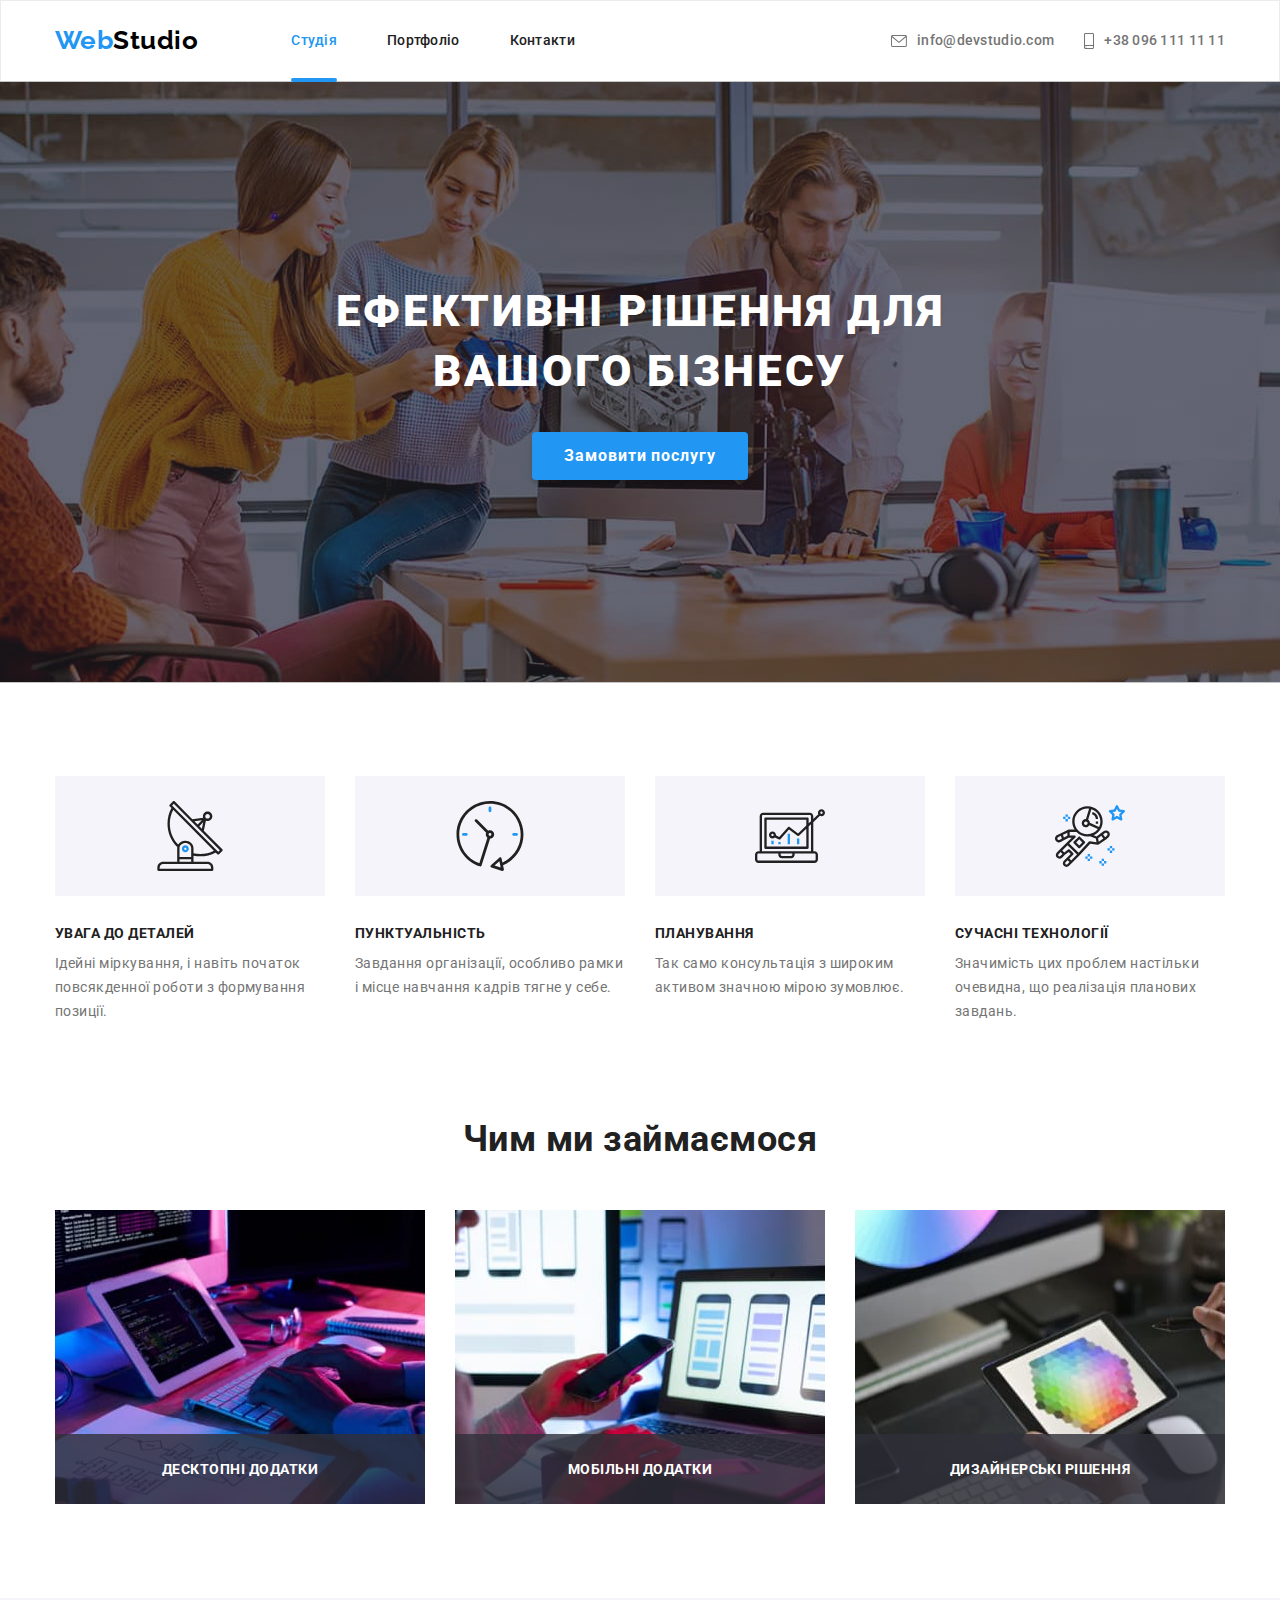
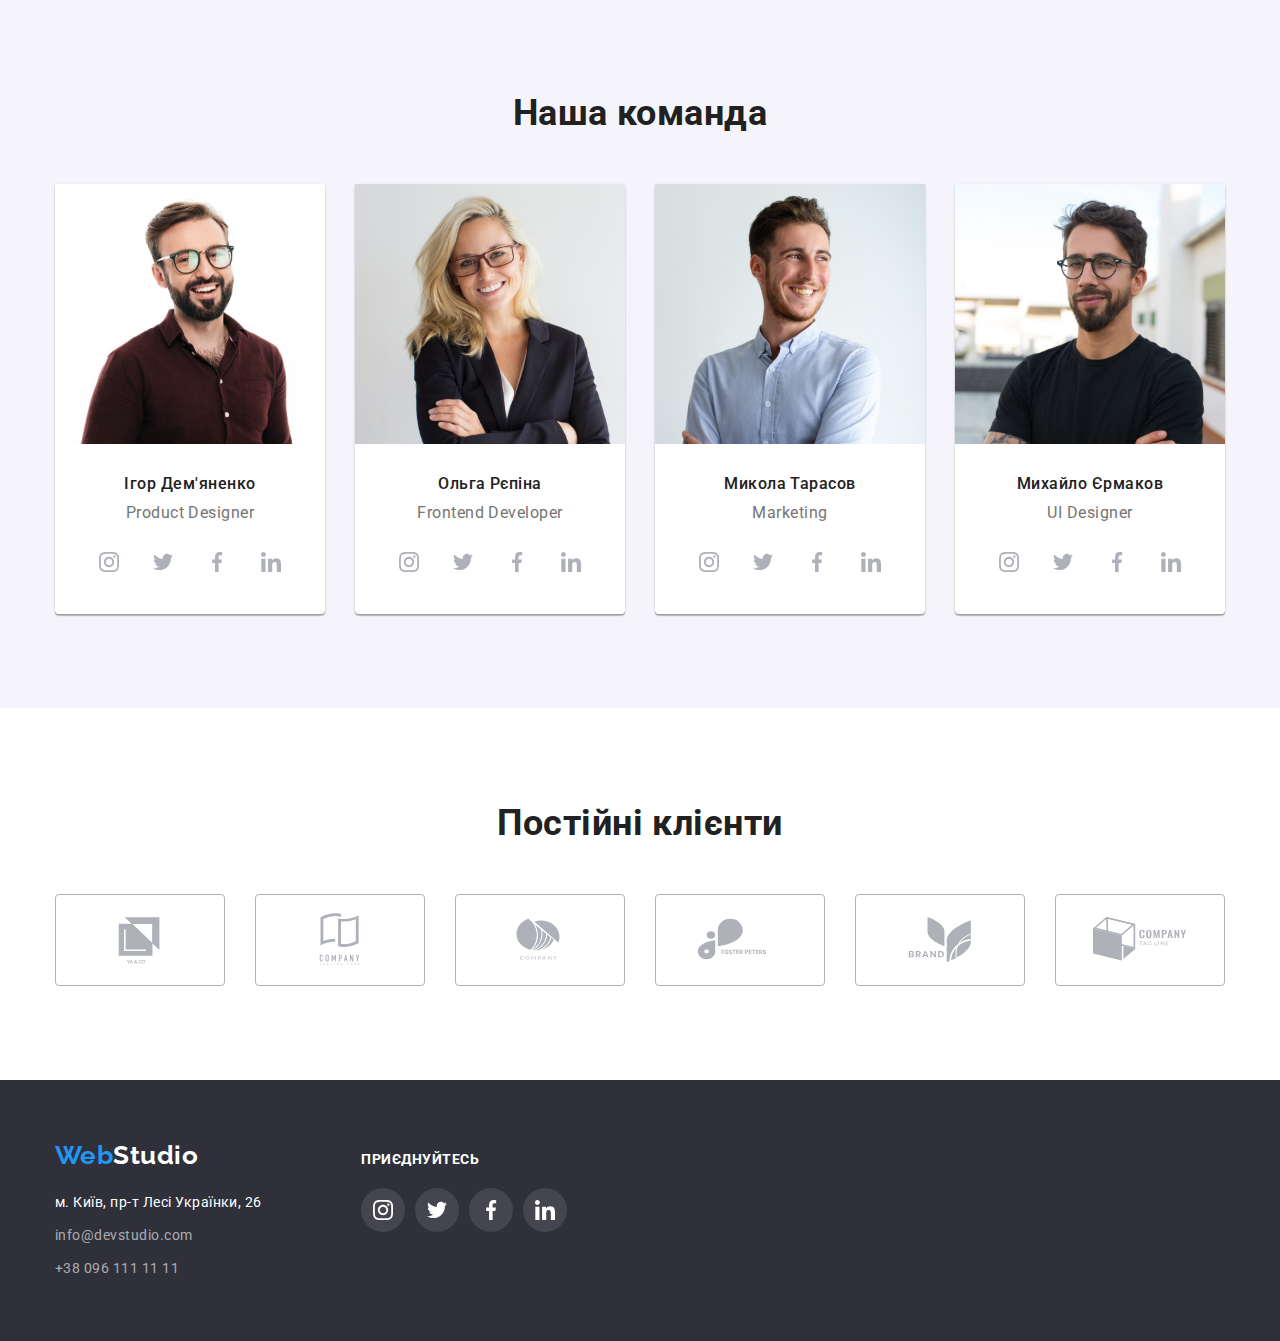
==== commit 32288dae: "Після зауважень" ====
--- a/index.html
+++ b/index.html
@@ -1,5 +1,5 @@
 <!DOCTYPE html>
-<html lang="en">
+<html lang="uk">
   <head>
     <meta charset="UTF-8" />
     <meta http-equiv="X-UA-Compatible" content="IE=edge" />
--- a/css/common.css
+++ b/css/common.css
@@ -84,7 +84,7 @@
     content: "";
     position: absolute;
     left: 0;
-    bottom: 0;
+    bottom: -1px;
     width: 100%;
     height: 4px;
     border-radius: 2px;
@@ -102,7 +102,7 @@
     content: "";
     position: absolute;
     left: 0;
-    bottom: 0;
+    bottom: -1px;
     width: 100%;
     height: 4px;
     border-radius: 2px;
--- a/css/styles.css
+++ b/css/styles.css
@@ -453,10 +453,12 @@
 
 .element-text {
     border: 1px solid #EEEEEE;
+    border-top: 1px solid transparent;
 }
 
 .element-link {
     display: block;
+    transition: box-shadow 250ms cubic-bezier(0.4, 0, 0.2, 1);
 }
 
 .element-link:hover .activ-text,
@@ -478,22 +480,30 @@
     left: 0;
     right: 0;
     background-color: rgba(0, 0, 0, 0.2);
+    opacity: 1;
+    transition: opacity 250ms cubic-bezier(0.4, 0, 0.2, 1);
 }
 
 .backdrop.is-hidden {
     opacity: 0;
     pointer-events: none;
+}
+
+.backdrop.is-hidden .modal {
+    transform: translate(-50%, -50%) scale(1.1);
 }
 
 .modal {
     position: absolute;
     top: 50%;
     left: 50%;
-    transform: translate(-50%, -50%);
     min-height: 581px;
     min-width: 528px;
     background-color: #FFFFFF;
     border-radius: 4px;
+    transform: translate(-50%, -50%) scale(0.9);
+    transition: transform 250ms cubic-bezier(0.4, 0, 0.2, 1);
+
 }
 
 .button-modal {
